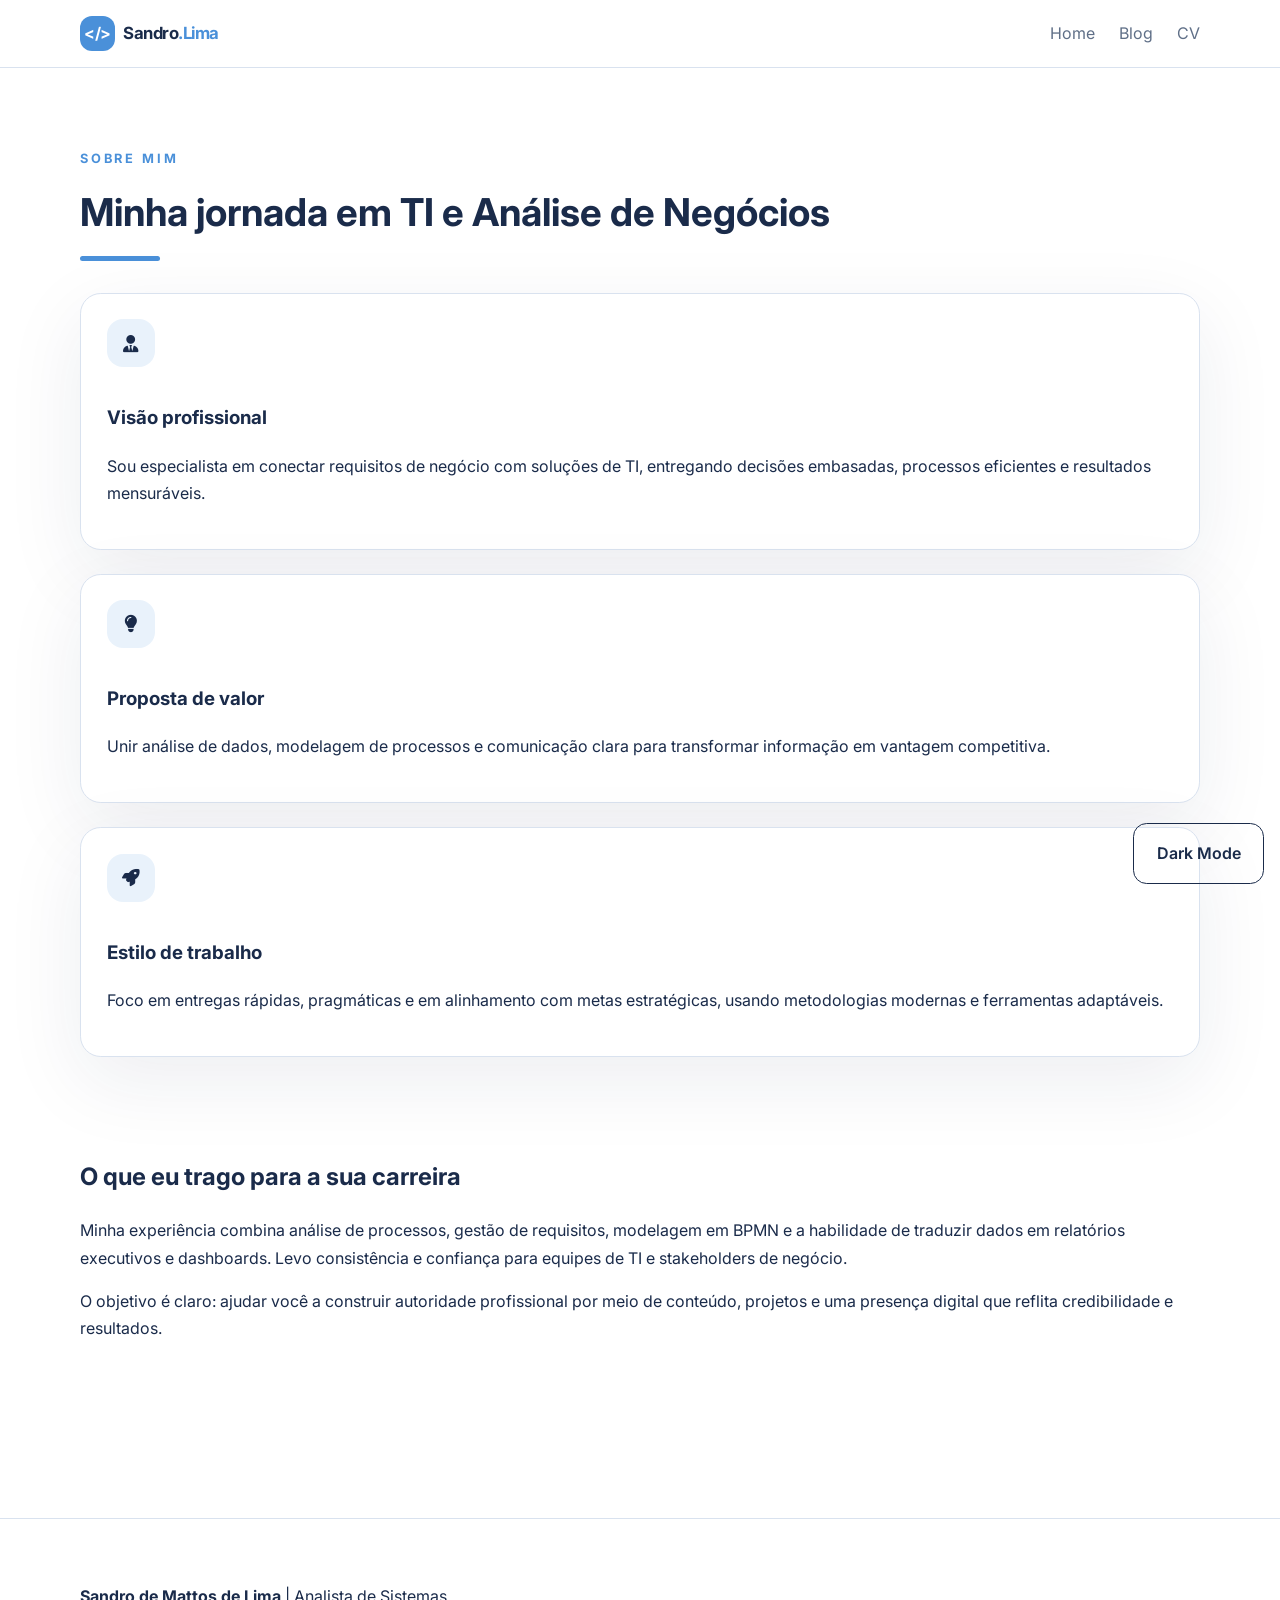
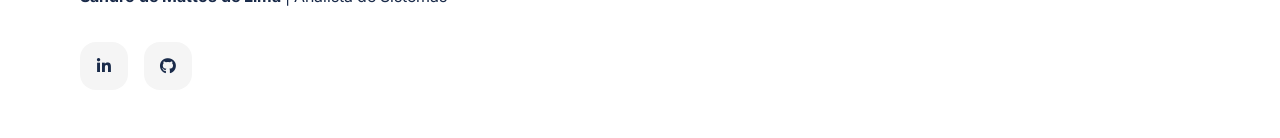
==== about/index.html @ 89163bb6 "Gestão de conteudo e Blog" ====
<!DOCTYPE html>
<html lang="pt-BR">
<head>
  <meta charset="UTF-8">
  <meta name="viewport" content="width=device-width, initial-scale=1.0">
  <meta name="description" content="Sobre Sandro de Mattos de Lima - analista de negócios e TI com foco em dados, processos e resultados estratégicos.">
  <meta property="og:title" content="Sobre | Sandro de Mattos de Lima">
  <meta property="og:description" content="Conheça a trajetória e a visão profissional de Sandro de Mattos de Lima, especialista em TI e Análise de Negócios.">
  <meta property="og:type" content="website">
  <meta property="og:url" content="https://sandrodelim.github.io/about/">
  <meta name="twitter:card" content="summary_large_image">
  <title>Sobre | Sandro de Mattos de Lima</title>
  <link rel="preconnect" href="https://fonts.googleapis.com">
  <link rel="preconnect" href="https://fonts.gstatic.com" crossorigin>
  <link href="https://fonts.googleapis.com/css2?family=Inter:wght@300;400;500;600;700;800&display=swap" rel="stylesheet">
  <link rel="stylesheet" href="https://cdnjs.cloudflare.com/ajax/libs/font-awesome/6.5.2/css/all.min.css" crossorigin="anonymous" referrerpolicy="no-referrer" />
  <link rel="stylesheet" href="../assets/css/styles.css">
</head>
<body>
  <nav class="navbar">
    <div class="container nav-container">
      <a href="../" class="nav-logo">
        <span class="logo-icon">&lt;/&gt;</span>
        <span class="logo-text">Sandro<span class="logo-accent">.Lima</span></span>
      </a>
      <button class="nav-toggle" id="navToggle" aria-label="Abrir menu">
        <span class="hamburger"></span>
      </button>
      <ul class="nav-menu" id="navMenu">
        <li><a href="../" class="nav-link">Home</a></li>
        <li><a href="../blog/" class="nav-link">Blog</a></li>
        <li><a href="../cv/" class="nav-link">CV</a></li>
      </ul>
    </div>
  </nav>

  <main>
    <section class="section">
      <div class="container">
        <div class="section-header">
          <span class="section-label">Sobre Mim</span>
          <h1 class="section-title">Minha jornada em TI e Análise de Negócios</h1>
          <div class="section-line"></div>
        </div>
        <div class="about-grid">
          <article class="about-card">
            <div class="about-icon"><i class="fas fa-user-tie"></i></div>
            <h3>Visão profissional</h3>
            <p>Sou especialista em conectar requisitos de negócio com soluções de TI, entregando decisões embasadas, processos eficientes e resultados mensuráveis.</p>
          </article>
          <article class="about-card">
            <div class="about-icon"><i class="fas fa-lightbulb"></i></div>
            <h3>Proposta de valor</h3>
            <p>Unir análise de dados, modelagem de processos e comunicação clara para transformar informação em vantagem competitiva.</p>
          </article>
          <article class="about-card">
            <div class="about-icon"><i class="fas fa-rocket"></i></div>
            <h3>Estilo de trabalho</h3>
            <p>Foco em entregas rápidas, pragmáticas e em alinhamento com metas estratégicas, usando metodologias modernas e ferramentas adaptáveis.</p>
          </article>
        </div>
        <div class="section">
          <h2>O que eu trago para a sua carreira</h2>
          <p>Minha experiência combina análise de processos, gestão de requisitos, modelagem em BPMN e a habilidade de traduzir dados em relatórios executivos e dashboards. Levo consistência e confiança para equipes de TI e stakeholders de negócio.</p>
          <p>O objetivo é claro: ajudar você a construir autoridade profissional por meio de conteúdo, projetos e uma presença digital que reflita credibilidade e resultados.</p>
        </div>
      </div>
    </section>
  </main>

  <footer class="footer">
    <div class="container footer-content">
      <div>
        <p><strong>Sandro de Mattos de Lima</strong> | Analista de Sistemas</p>
      </div>
      <div class="footer-socials">
        <a href="https://www.linkedin.com/in/sandro-de-mattos-de-lima" target="_blank" rel="noopener noreferrer" class="social-link"><i class="fab fa-linkedin-in"></i></a>
        <a href="https://github.com/sandrodelim" target="_blank" rel="noopener noreferrer" class="social-link"><i class="fab fa-github"></i></a>
      </div>
    </div>
  </footer>

  <button id="themeToggle" class="btn btn-outline" style="position: fixed; bottom: 1rem; right: 1rem;">Dark Mode</button>
  <script src="../assets/js/script.js"></script>
</body>
</html>
---- assets/css/styles.css ----
:root {
  --bg: #ffffff;
  --surface: #f5f5f5;
  --surface-strong: #ffffff;
  --text: #1a2b4a;
  --muted: #5f6f87;
  --primary: #4a90d9;
  --primary-dark: #1a2b4a;
  --border: #d9e2ef;
  --shadow: 0 24px 80px rgba(26, 43, 74, 0.08);
}

[data-theme='dark'] {
  --bg: #0f172b;
  --surface: #111d3c;
  --surface-strong: #162457;
  --text: #ffffff;
  --muted: #a2b2d3;
  --primary: #4a90d9;
  --primary-dark: #1a2b4a;
  --border: rgba(255,255,255,0.08);
  --shadow: 0 24px 80px rgba(0, 0, 0, 0.25);
}

* {
  box-sizing: border-box;
}

html {
  scroll-behavior: smooth;
}

body {
  margin: 0;
  font-family: 'Inter', system-ui, -apple-system, BlinkMacSystemFont, 'Segoe UI', sans-serif;
  background: var(--bg);
  color: var(--text);
  line-height: 1.7;
}

a {
  color: inherit;
  text-decoration: none;
}

img {
  max-width: 100%;
}

button,
input {
  font: inherit;
}

.container {
  width: min(1120px, calc(100% - 2rem));
  margin: 0 auto;
}

nav.navbar {
  position: sticky;
  top: 0;
  z-index: 20;
  backdrop-filter: blur(12px);
  background: rgba(255,255,255,0.88);
  border-bottom: 1px solid var(--border);
}

[data-theme='dark'] nav.navbar {
  background: rgba(15,23,43,0.92);
}

.nav-container {
  display: flex;
  align-items: center;
  justify-content: space-between;
  gap: 1rem;
  padding: 1rem 0;
}

.nav-logo {
  font-weight: 700;
  letter-spacing: -0.03em;
  display: inline-flex;
  align-items: center;
  gap: 0.5rem;
}

.logo-icon {
  background: var(--primary);
  color: #fff;
  width: 2.2rem;
  height: 2.2rem;
  display: grid;
  place-items: center;
  border-radius: 0.75rem;
}

.logo-text {
  font-size: 1.05rem;
}

.logo-accent {
  color: var(--primary);
}

.nav-menu {
  display: flex;
  align-items: center;
  gap: 1.5rem;
  list-style: none;
  margin: 0;
  padding: 0;
}

.nav-link {
  color: var(--muted);
  transition: color 0.2s ease;
}

.nav-link:hover,
.nav-link:focus {
  color: var(--primary-dark);
}

.nav-toggle {
  display: none;
  border: none;
  background: transparent;
  cursor: pointer;
}

.hamburger,
.hamburger::before,
.hamburger::after {
  display: block;
  width: 1.8rem;
  height: 2px;
  background: var(--text);
  position: relative;
  transition: transform 0.3s ease;
}

.hamburger::before,
.hamburger::after {
  content: '';
  position: absolute;
  left: 0;
}

.hamburger::before {
  top: -0.55rem;
}

.hamburger::after {
  top: 0.55rem;
}

.nav-toggle.active .hamburger {
  background: transparent;
}

.nav-toggle.active .hamburger::before {
  transform: translateY(0.55rem) rotate(45deg);
}

.nav-toggle.active .hamburger::after {
  transform: translateY(-0.55rem) rotate(-45deg);
}

.hero {
  min-height: 100vh;
  display: grid;
  place-items: center;
  padding: 4rem 0 2rem;
  background: linear-gradient(180deg, rgba(74,144,217,0.12), transparent 60%), var(--bg);
}

.hero-content {
  display: grid;
  gap: 1.5rem;
}

.hero-badge {
  display: inline-flex;
  align-items: center;
  gap: 0.75rem;
  padding: 0.9rem 1.2rem;
  border-radius: 999px;
  background: rgba(74,144,217,0.12);
  color: var(--primary-dark);
  width: fit-content;
  font-weight: 600;
}

.hero-title {
  margin: 0;
  font-size: clamp(2.8rem, 4vw, 4.8rem);
  line-height: 1;
}

.hero-name {
  display: block;
  color: var(--primary-dark);
}

.hero-subtitle,
.hero-tagline {
  max-width: 42rem;
}

.hero-cta {
  display: flex;
  flex-wrap: wrap;
  gap: 1rem;
}

.btn {
  display: inline-flex;
  align-items: center;
  gap: 0.65rem;
  border: 1px solid transparent;
  border-radius: 0.85rem;
  padding: 1rem 1.4rem;
  font-weight: 600;
  transition: transform 0.2s ease, background-color 0.2s ease, color 0.2s ease;
}

.btn:hover {
  transform: translateY(-2px);
}

.btn-primary {
  background: var(--primary-dark);
  color: #fff;
}

.btn-outline {
  background: transparent;
  color: var(--primary-dark);
  border-color: var(--primary-dark);
}

.hero-socials {
  display: flex;
  gap: 1rem;
}

.social-link {
  display: grid;
  place-items: center;
  width: 3rem;
  height: 3rem;
  background: var(--surface);
  border-radius: 1rem;
  color: var(--primary-dark);
}

.section {
  padding: 5rem 0;
}

.section-header {
  display: grid;
  gap: 0.65rem;
  margin-bottom: 2rem;
}

.section-label {
  text-transform: uppercase;
  letter-spacing: 0.22em;
  color: var(--primary);
  font-size: 0.8rem;
  font-weight: 700;
}

.section-title {
  margin: 0;
  font-size: clamp(2rem, 3vw, 3rem);
}

.section-line {
  width: 5rem;
  height: 0.3rem;
  border-radius: 999px;
  background: var(--primary);
}

.grid {
  display: grid;
  gap: 1.5rem;
}

.skills-grid,
.certifications-grid,
.stats-grid,
.about-grid,
.timeline,
.posts-grid {
  display: grid;
  gap: 1.5rem;
}

.skills-grid {
  grid-template-columns: repeat(auto-fit, minmax(220px, 1fr));
}

.skill-card,
.certification-card,
.card,
.recent-card,
.about-card,
.timeline-item {
  background: var(--surface-strong);
  border: 1px solid var(--border);
  border-radius: 1.3rem;
  padding: 1.6rem;
  box-shadow: var(--shadow);
}

.about-icon {
  display: inline-flex;
  width: 3rem;
  height: 3rem;
  align-items: center;
  justify-content: center;
  border-radius: 1rem;
  background: rgba(74,144,217,0.12);
  color: var(--primary-dark);
  margin-bottom: 1rem;
  font-size: 1.1rem;
}

.skill-card {
  display: grid;
  gap: 1rem;
}

.skill-card h3,
.certification-card h3 {
  margin: 0;
}

.certifications-grid {
  grid-template-columns: repeat(auto-fit, minmax(220px, 1fr));
}

.stats {
  padding: 3rem 0;
}

.stats-grid {
  grid-template-columns: repeat(auto-fit, minmax(180px, 1fr));
}

.stat-item {
  display: grid;
  gap: 0.6rem;
  text-align: center;
}

.stat-number {
  font-size: 2.5rem;
  font-weight: 700;
}

.post-card,
.recent-card {
  display: grid;
  gap: 1rem;
}

.post-card {
  border-radius: 1.5rem;
}

.card-link {
  color: var(--primary-dark);
  font-weight: 700;
}

.post-meta {
  color: var(--muted);
  font-size: 0.95rem;
}

.post-tags {
  display: flex;
  flex-wrap: wrap;
  gap: 0.5rem;
}

.post-tag {
  display: inline-flex;
  padding: 0.35rem 0.75rem;
  border-radius: 999px;
  background: rgba(74,144,217,0.12);
  color: var(--primary-dark);
  font-size: 0.85rem;
}

.blog-toolbar {
  display: flex;
  flex-wrap: wrap;
  gap: 1rem;
  align-items: center;
  margin-bottom: 1.5rem;
}

.search-box {
  flex: 1;
  min-width: 220px;
  display: grid;
}

.search-box input {
  width: 100%;
  border: 1px solid var(--border);
  border-radius: 0.95rem;
  padding: 0.95rem 1rem;
  background: var(--surface);
  color: var(--text);
}

.filter-group {
  display: flex;
  flex-wrap: wrap;
  gap: 0.75rem;
}

.filter-button {
  border: 1px solid var(--border);
  border-radius: 999px;
  padding: 0.85rem 1rem;
  background: var(--surface);
  color: var(--text);
  cursor: pointer;
}

.filter-button.active,
.filter-button:hover {
  background: var(--primary);
  color: #fff;
  border-color: transparent;
}

.footer {
  padding: 3rem 0;
  border-top: 1px solid var(--border);
}

.footer-content {
  display: flex;
  flex-direction: column;
  gap: 1rem;
  justify-content: space-between;
}

.footer-socials {
  display: flex;
  gap: 1rem;
}

.footer-note {
  color: var(--muted);
}

@media (max-width: 900px) {
  .nav-menu {
    position: fixed;
    inset: 5.5rem 1rem auto auto;
    right: 0;
    left: 0;
    background: var(--surface);
    border-radius: 1.5rem;
    box-shadow: var(--shadow);
    padding: 1.5rem;
    flex-direction: column;
    transform: translateY(-120%);
    opacity: 0;
    pointer-events: none;
    transition: transform 0.3s ease, opacity 0.3s ease;
  }

  .nav-menu.active {
    transform: translateY(0);
    opacity: 1;
    pointer-events: auto;
  }

  .nav-toggle {
    display: inline-flex;
  }
}

@media (max-width: 720px) {
  .hero {
    padding-top: 3rem;
  }

  .hero-title {
    font-size: clamp(2.4rem, 10vw, 3.5rem);
  }

  .hero-cta {
    flex-direction: column;
    align-items: stretch;
  }

  .blog-toolbar {
    flex-direction: column;
    align-items: stretch;
  }

  .footer-content {
    align-items: start;
  }
}
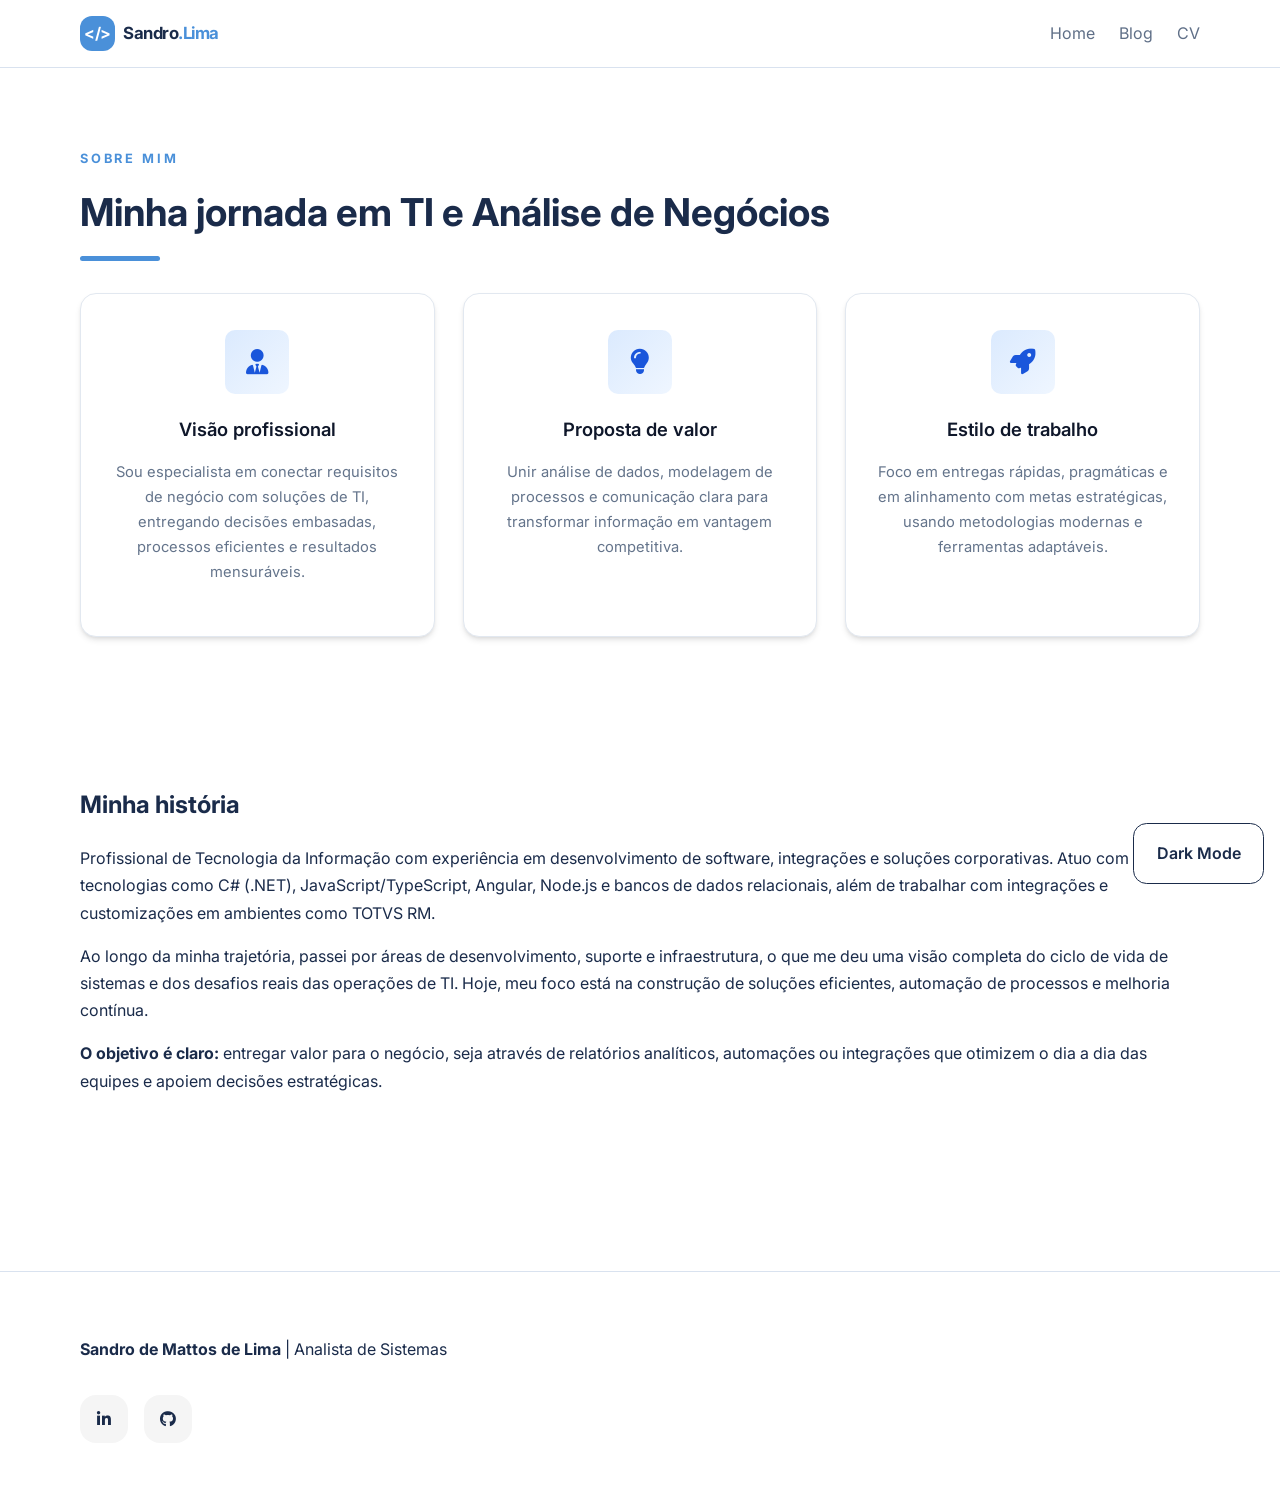
==== commit 063b5052: "Update Layout Home and About description" ====
--- a/about/index.html
+++ b/about/index.html
@@ -60,9 +60,17 @@
           </article>
         </div>
         <div class="section">
-          <h2>O que eu trago para a sua carreira</h2>
-          <p>Minha experiência combina análise de processos, gestão de requisitos, modelagem em BPMN e a habilidade de traduzir dados em relatórios executivos e dashboards. Levo consistência e confiança para equipes de TI e stakeholders de negócio.</p>
-          <p>O objetivo é claro: ajudar você a construir autoridade profissional por meio de conteúdo, projetos e uma presença digital que reflita credibilidade e resultados.</p>
+          <h2>Minha história</h2>
+          <p>Profissional de Tecnologia da Informação com experiência em desenvolvimento de software, integrações e soluções corporativas. Atuo com tecnologias como C# (.NET), JavaScript/TypeScript, Angular, Node.js e bancos de dados relacionais, além de trabalhar com integrações e
+          customizações em ambientes como TOTVS RM.</p>
+
+          <p>Ao longo da minha trajetória, passei por áreas de desenvolvimento, suporte e infraestrutura, o que me deu uma visão
+          completa do ciclo de vida de sistemas e dos desafios reais das operações de TI. Hoje, meu foco está na construção de
+          soluções eficientes, automação de processos e melhoria contínua.</p>
+
+          <p>
+            <strong>O objetivo é claro:</strong> entregar valor para o negócio, seja através de relatórios analíticos, automações ou integrações que otimizem o dia a dia das equipes e apoiem decisões estratégicas. 
+          </p>
         </div>
       </div>
     </section>
--- a/assets/css/styles.css
+++ b/assets/css/styles.css
@@ -8,6 +8,32 @@
   --primary-dark: #1a2b4a;
   --border: #d9e2ef;
   --shadow: 0 24px 80px rgba(26, 43, 74, 0.08);
+
+  --color-primary: #1a56db;
+  --color-primary-dark: #1e429f;
+  --color-primary-light: #3b82f6;
+  --color-primary-lighter: #dbeafe;
+  --color-secondary: #0f172a;
+  --color-accent: #0ea5e9;
+  --color-success: #059669;
+  --color-bg: #ffffff;
+  --color-bg-alt: #f8fafc;
+  --color-bg-dark: #0f172a;
+  --color-text: #1e293b;
+  --color-text-light: #64748b;
+  --color-text-muted: #94a3b8;
+  --color-border: #e2e8f0;
+  --color-card-bg: #ffffff;
+  --color-card-shadow: 0 4px 6px -1px rgba(0, 0, 0, 0.1), 0 2px 4px -2px rgba(0, 0, 0, 0.1);
+  --color-card-shadow-hover: 0 20px 25px -5px rgba(0, 0, 0, 0.1), 0 8px 10px -6px rgba(0, 0, 0, 0.1);
+  --radius-sm: 6px;
+  --radius-md: 10px;
+  --radius-lg: 16px;
+  --transition-fast: 0.2s ease;
+  --transition-base: 0.3s ease;
+  --transition-slow: 0.5s ease;
+  --font-main: 'Inter', -apple-system, BlinkMacSystemFont, 'Segoe UI', Roboto, sans-serif;
+  --max-width: 1140px;
 }
 
 [data-theme='dark'] {
@@ -301,6 +327,84 @@
   gap: 1.5rem;
 }
 
+/* ============================================
+   ABOUT SECTION
+   ============================================ */
+.about {
+  background: var(--color-bg-alt);
+}
+
+.about-grid {
+  display: grid;
+  grid-template-columns: repeat(3, 1fr);
+  gap: 28px;
+  margin-bottom: 48px;
+}
+
+.about-card {
+  background: var(--color-card-bg);
+  border-radius: var(--radius-lg);
+  padding: 36px 28px;
+  text-align: center;
+  box-shadow: var(--color-card-shadow);
+  transition: var(--transition-base);
+  border: 1px solid var(--color-border);
+}
+
+.about-card:hover {
+  transform: translateY(-6px);
+  box-shadow: var(--color-card-shadow-hover);
+  border-color: var(--color-primary-lighter);
+}
+
+.about-icon {
+  width: 64px;
+  height: 64px;
+  border-radius: var(--radius-md);
+  background: linear-gradient(135deg, var(--color-primary-lighter), #eff6ff);
+  display: flex;
+  align-items: center;
+  justify-content: center;
+  margin: 0 auto 20px;
+  font-size: 1.6rem;
+  color: var(--color-primary);
+}
+
+.about-card h3 {
+  font-size: 1.15rem;
+  font-weight: 600;
+  color: var(--color-secondary);
+  margin-bottom: 12px;
+}
+
+.about-card p {
+  font-size: 0.92rem;
+  color: var(--color-text-light);
+  line-height: 1.7;
+}
+
+.about-summary {
+  max-width: 800px;
+  margin: 0 auto;
+  text-align: center;
+  font-size: 1.05rem;
+  color: var(--color-text-light);
+  line-height: 1.8;
+  padding: 24px 32px;
+  background: var(--color-card-bg);
+  border-radius: var(--radius-lg);
+  border-left: 4px solid var(--color-primary);
+  box-shadow: var(--color-card-shadow);
+}
+
+.about-summary strong {
+  color: var(--color-secondary);
+}
+/* ============================================
+   END ABOUT SECTION
+   ============================================ */
+
+
 .skills-grid {
   grid-template-columns: repeat(auto-fit, minmax(220px, 1fr));
 }
@@ -309,7 +413,6 @@
 .certification-card,
 .card,
 .recent-card,
-.about-card,
 .timeline-item {
   background: var(--surface-strong);
   border: 1px solid var(--border);
@@ -318,18 +421,7 @@
   box-shadow: var(--shadow);
 }
 
-.about-icon {
-  display: inline-flex;
-  width: 3rem;
-  height: 3rem;
-  align-items: center;
-  justify-content: center;
-  border-radius: 1rem;
-  background: rgba(74,144,217,0.12);
-  color: var(--primary-dark);
-  margin-bottom: 1rem;
-  font-size: 1.1rem;
-}
+
 
 .skill-card {
   display: grid;
